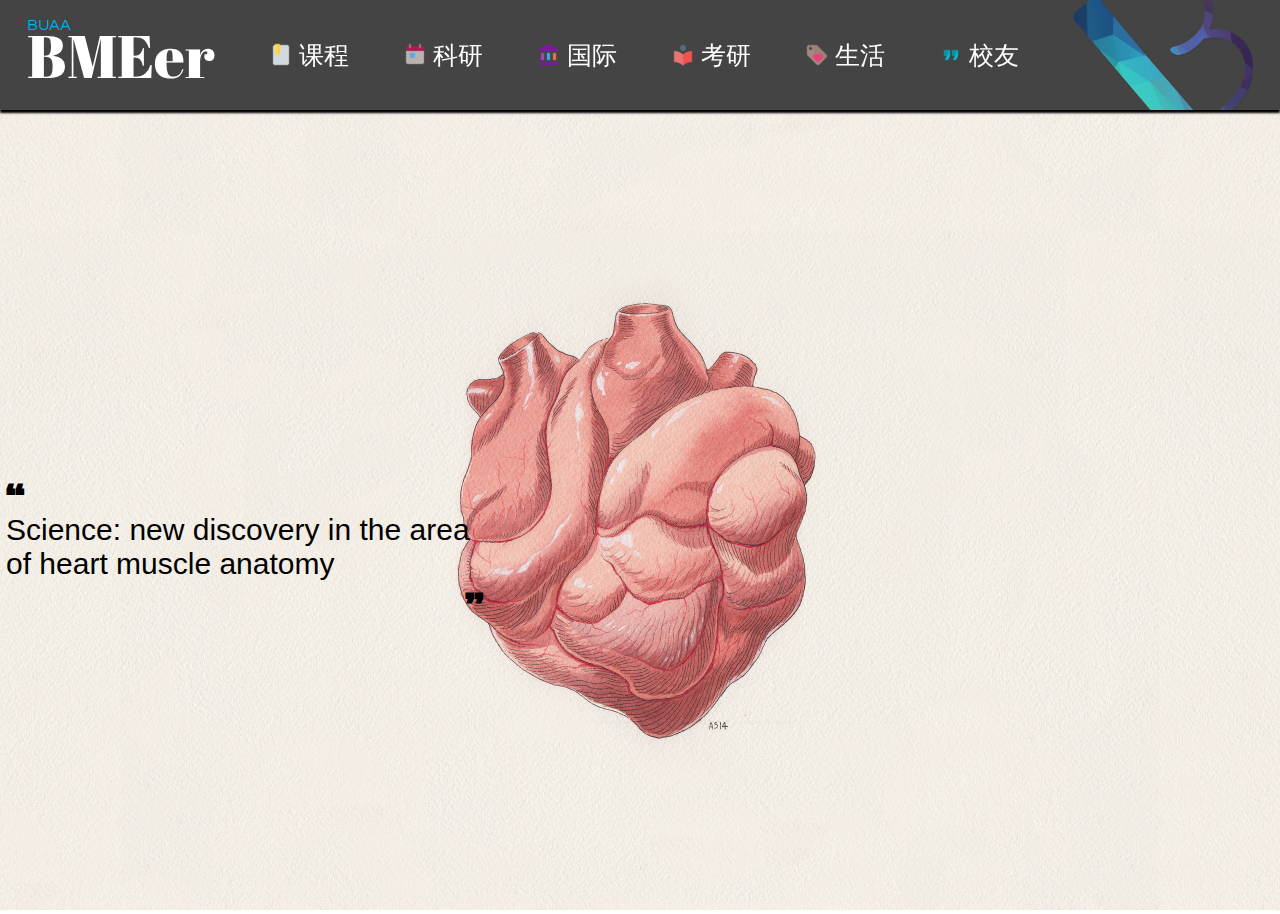
==== Index/index.html @ 2c9648a3 "upload the index demo of Feb 25th" ====
<!DOCTYPE html>
<html>
<head>
	<title>BUAA BMEer</title>
	<meta name="author" content="dragonzonee">
	<meta charset="utf-8">
	<meta name="viewport" content="width=device-width,initial-scale=1">
	<link rel="stylesheet" type="text/css" href="css/style.css">
	<link href="https://fonts.googleapis.com/css?family=Abril+Fatface|Anton|Questrial" rel="stylesheet">
</head>
<body>

<div class="nav-warpper">
	<ul class="nav">
		<div class="title-warpper">
			<p>BUAA</p>
			<h1><a href="index.html">BMEer</a></h1>
		</div>
		<li><a href="" id="courses">课程</a></li>
		<li><a href="" id="science">科研</a></li>
		<li><a href="" id="international">国际</a></li>
		<li><a href="" id="master">考研</a></li>
		<li><a href="" id="life">生活</a></li>
		<li><a href="" id="alumni">校友</a></li>
		<div class="logo-warpper">
			<img src="images/logo-noborder.png">
		</div>
	</ul>
</div>
<div class="volumn-setter"></div>
<header>
	<img class="header-img" src="images/background/bgsource4.jpg">
	<div class="header-img-tinder">
		<p class="quote">“</p>
		<h2>Science: new discovery in the area<br> of  heart muscle anatomy
</h2>
		<p class="quote">&nbsp&nbsp&nbsp&nbsp&nbsp&nbsp&nbsp&nbsp&nbsp&nbsp&nbsp&nbsp&nbsp&nbsp&nbsp&nbsp&nbsp&nbsp&nbsp&nbsp&nbsp&nbsp&nbsp&nbsp&nbsp&nbsp&nbsp&nbsp&nbsp&nbsp&nbsp&nbsp&nbsp&nbsp&nbsp&nbsp&nbsp&nbsp&nbsp&nbsp&nbsp&nbsp&nbsp&nbsp&nbsp&nbsp&nbsp&nbsp&nbsp&nbsp&nbsp”</p>
	</div>
</header>

<div class="warpper"></div>

</body>
</html>
---- Index/css/style.css ----
*{
	box-sizing: border-box;
	margin: 0;
	padding: 0;
	border:0;
}

.nav-warpper{
	height: 110px;
	width: 100%;
	text-align: center;
	position: fixed;
	background: rgba(64,64,64,0.98);
	box-shadow: 0 3px 2px #000;
}

.nav-warpper .title-warpper{
	text-align: left;
	position: relative;
}

.nav-warpper .title-warpper p{
	font-family: 'Questrial', sans-serif;
	line-height: 20px;
	position: absolute;
	color: rgb(0,176,240);
}

.nav-warpper .title-warpper h1 a{
	text-decoration: none;
	font-family: 'Abril Fatface', cursive;
	font-weight: normal;
	font-size: 60px;
	color: white;
}

.nav-warpper .title-warpper h1 a:hover,.nav-warpper .nav li a:hover{
	color: rgb(0,176,240);
}

.nav-warpper .nav{
	width: 100%;
	height: 100%;
	list-style-type: none;
	margin: 0 auto;
	overflow: hidden;
	display: flex;
	flex-direction: row;
	flex-wrap: nowrap;
	justify-content: space-around;
	align-items: center;
}

.nav-warpper .nav li a{
	padding-left: 30px;
	color: white;
	text-decoration: none;
	font-size: 25px;
	font-family:"Microsoft YaHei",微软雅黑,"MicrosoftJhengHei",华文细黑,STHeiti,MingLiu;
}

.nav-warpper .nav #courses{
	background: url(../images/icon/courses_24px.png) no-repeat left;
}

.nav-warpper .nav #science{
	background: url(../images/icon/science_24px.png) no-repeat left;
}

.nav-warpper .nav #international{
	background: url(../images/icon/international_24px.png) no-repeat left;
}

.nav-warpper .nav #master{
	background: url(../images/icon/master_24px.png) no-repeat left;
}

.nav-warpper .nav #life{
	background: url(../images/icon/life_24px.png) no-repeat left;
}

.nav-warpper .nav #alumni{
	background: url(../images/icon/alumni_24px.png) no-repeat left;
}

.nav-warpper .logo-warpper img{
	width: 180px;
	height: 180px;
}



.volumn-setter{
	height: 110px;
	width: 100%;
}

header{
	overflow: hidden;
	width: 100%;
	height: 100%;
	margin: 0 auto;
	position: relative;
	z-index: -2;
}

header .header-img{
	width: 100%;
	height: auto;
}

header .header-img-tinder{
	height: 150px;
	width: 500px;
	position: absolute;
	left: 20%;
	top: 45%;
	margin-left: -250px;
	display: flex;
	flex-flow: column nowrap;
	justify-content: space-around;
}

header .header-img-tinder .quote{
	font-weight: bold;
	font-family: 'Anton', sans-serif;
	font-size: 40px;
	height: 40px;
	
} 

header .header-img-tinder h2{
	font-weight: normal;
	font-size: 30px;
	font-family: sans-serif;
}
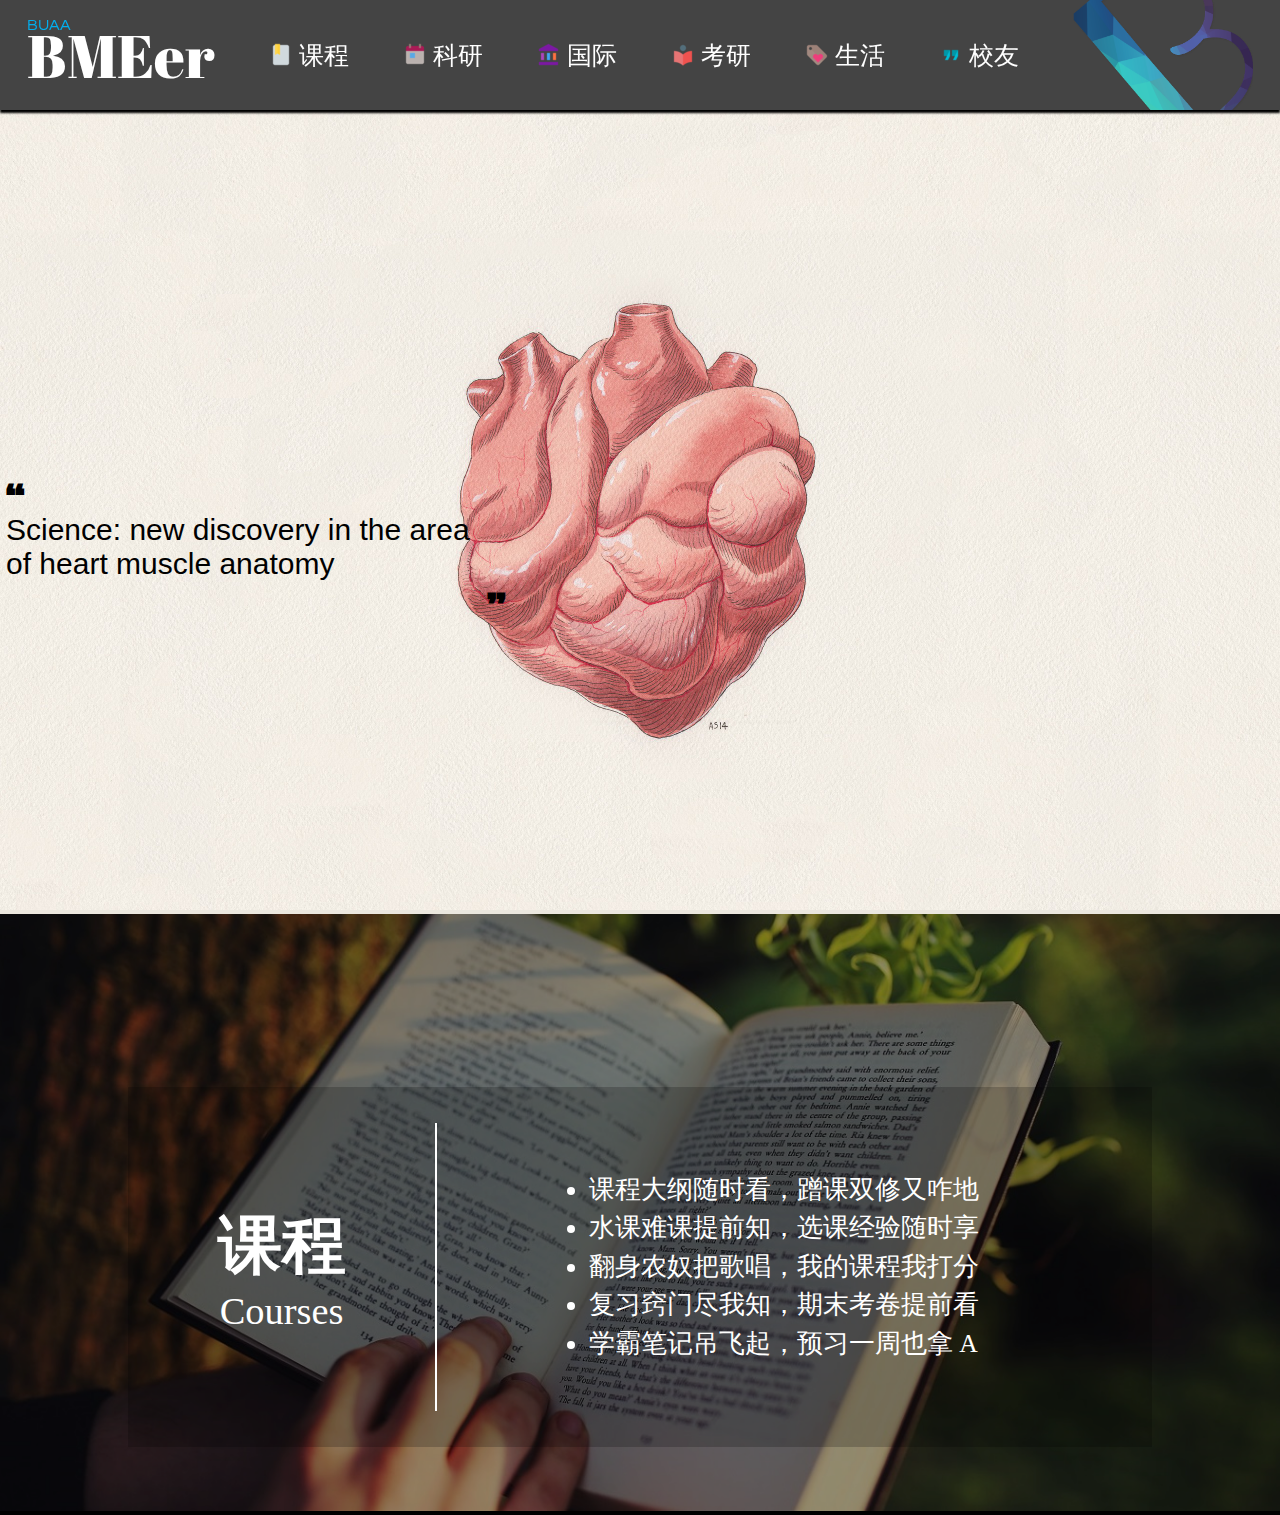
==== commit ab31809b: "upload index.html with course section" ====
--- a/Index/index.html
+++ b/Index/index.html
@@ -34,11 +34,29 @@
 		<p class="quote">“</p>
 		<h2>Science: new discovery in the area<br> of  heart muscle anatomy
 </h2>
-		<p class="quote">&nbsp&nbsp&nbsp&nbsp&nbsp&nbsp&nbsp&nbsp&nbsp&nbsp&nbsp&nbsp&nbsp&nbsp&nbsp&nbsp&nbsp&nbsp&nbsp&nbsp&nbsp&nbsp&nbsp&nbsp&nbsp&nbsp&nbsp&nbsp&nbsp&nbsp&nbsp&nbsp&nbsp&nbsp&nbsp&nbsp&nbsp&nbsp&nbsp&nbsp&nbsp&nbsp&nbsp&nbsp&nbsp&nbsp&nbsp&nbsp&nbsp&nbsp&nbsp”</p>
+		<p class="quote quote-r">”</p>
 	</div>
 </header>
 
-<div class="warpper"></div>
+<div class="course-warpper">
+	<img src="images/background/book-1348-629.jpg">
+	<div class="tinder-warpper">
+		<div class="title-warpper">
+			<h3>课程</h3>
+			<p>Courses</p>
+		</div>
+		<div class="line"></div>
+		<div class="content-warpper">
+			<ul>
+				<li>课程大纲随时看，蹭课双修又咋地</li>
+				<li>水课难课提前知，选课经验随时享</li>
+				<li>翻身农奴把歌唱，我的课程我打分</li>
+				<li>复习窍门尽我知，期末考卷提前看</li>
+				<li>学霸笔记吊飞起，预习一周也拿 A</li>
+			</ul>
+		</div>
+	</div>
+</div>
 
 </body>
 </html>--- a/Index/css/style.css
+++ b/Index/css/style.css
@@ -32,6 +32,7 @@
 	font-weight: normal;
 	font-size: 60px;
 	color: white;
+	display: block;
 }
 
 .nav-warpper .title-warpper h1 a:hover,.nav-warpper .nav li a:hover{
@@ -102,6 +103,7 @@
 	margin: 0 auto;
 	position: relative;
 	z-index: -2;
+	background-color: #EBE7DE;
 }
 
 header .header-img{
@@ -129,8 +131,78 @@
 	
 } 
 
+header .header-img-tinder .quote-r{
+	text-align: right;
+}
+
 header .header-img-tinder h2{
 	font-weight: normal;
 	font-size: 30px;
 	font-family: sans-serif;
+}
+
+.course-warpper{
+	width: 100%;
+	height: auto;
+	overflow: hidden;
+	position: relative;
+	z-index: -1;
+	background-color: #000;
+}
+
+
+.course-warpper img{
+	width: 100%;
+	height: auto;
+	opacity: 0.6;
+	position: relative;
+}
+
+.course-warpper .tinder-warpper{
+	width: 80%;
+	height: 60%;
+	background-color: rgba(0,0,0,0.2);
+	position: absolute;
+	top: 50%;
+	margin-top: -10%;
+	left: 10%;
+	display: flex;
+	align-items: center;
+}
+
+.course-warpper .tinder-warpper .title-warpper{
+	text-align: center;
+	width: 20%;
+	position: absolute;
+	left: 5%;
+}
+
+.course-warpper .tinder-warpper .title-warpper h3{
+	font-size: 5vw;
+	color: white;
+}
+
+.course-warpper .tinder-warpper .title-warpper p{
+	font-size: 3vw;
+	color: white;
+}
+
+.course-warpper .tinder-warpper .line{
+	width: 2px;
+	height: 80%;
+	background-color: white;
+	position: absolute;
+	left: 30%;
+}
+
+.course-warpper .tinder-warpper .content-warpper{
+	position: absolute;
+	left: 45%;
+}
+
+.course-warpper .tinder-warpper .content-warpper li{
+	line-height: 3vw;
+	font-size: 2vw;
+	color: white;
+	width: 50vw;
 }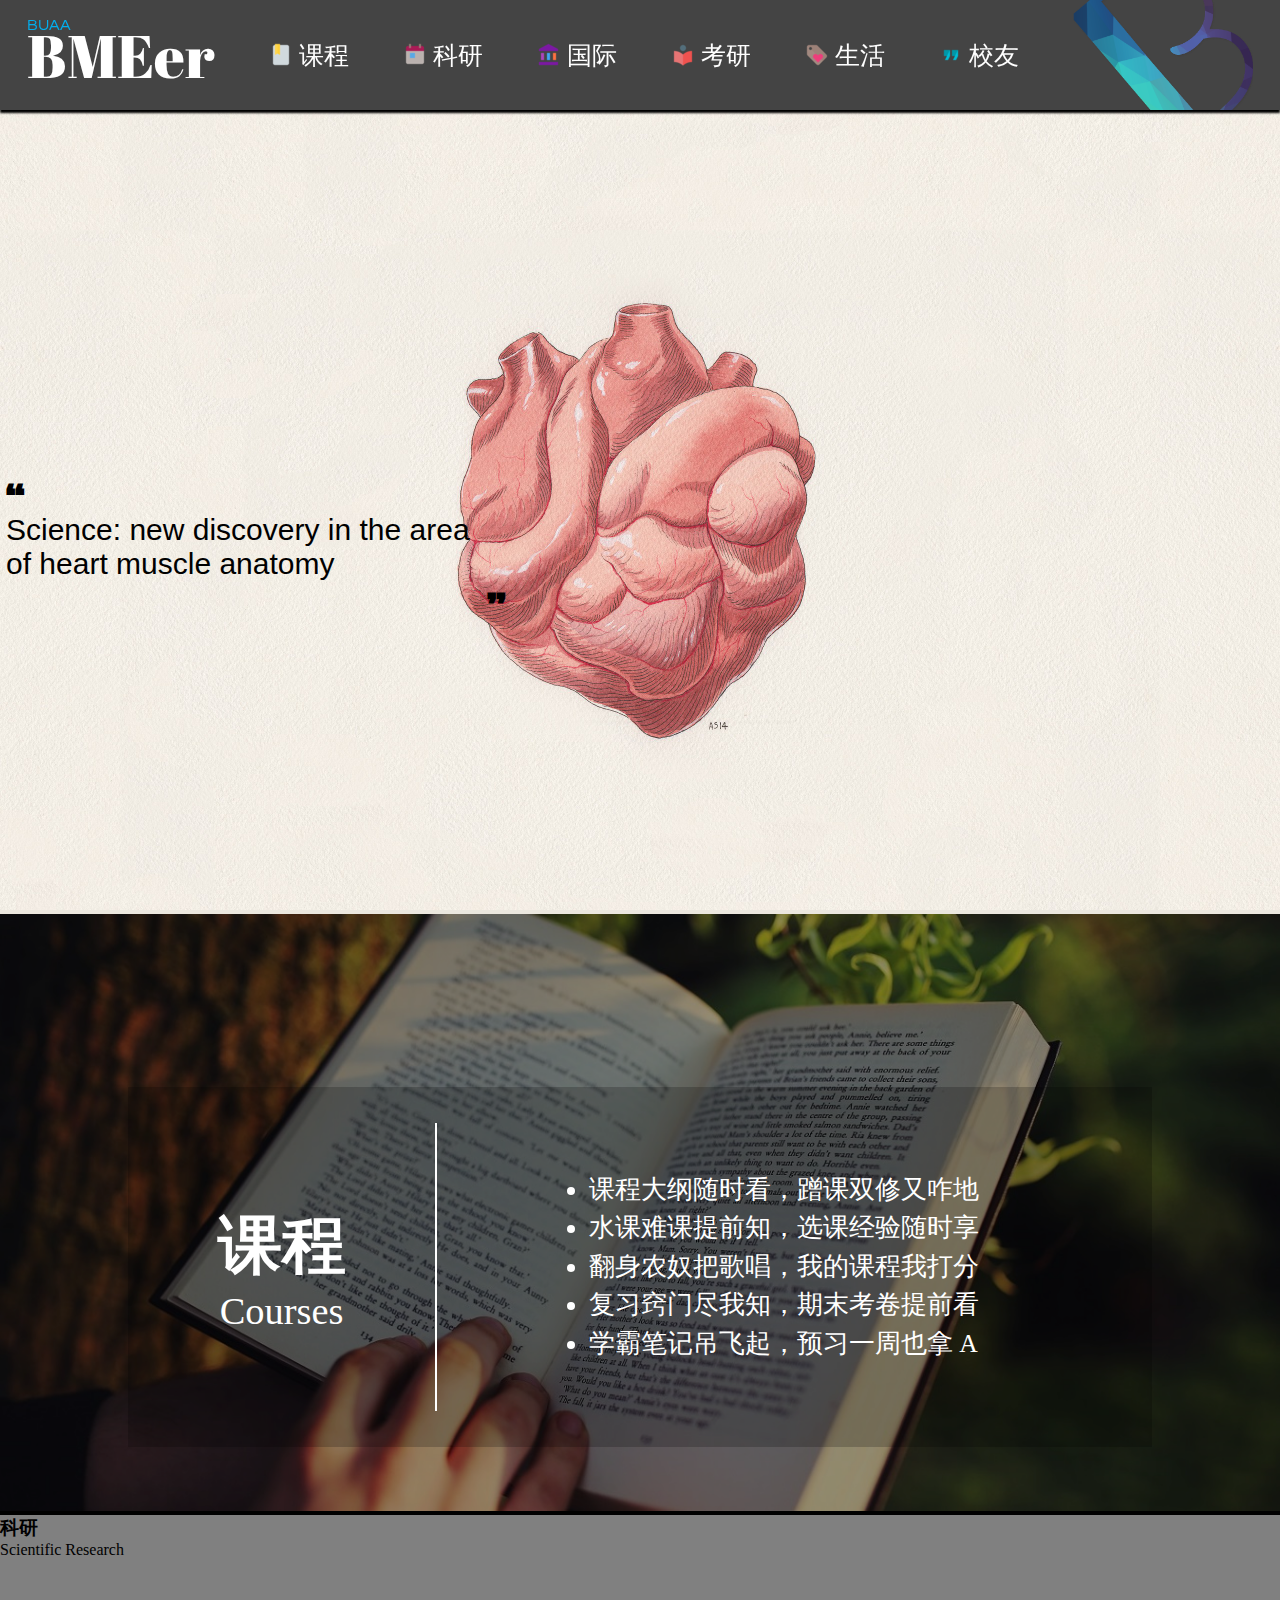
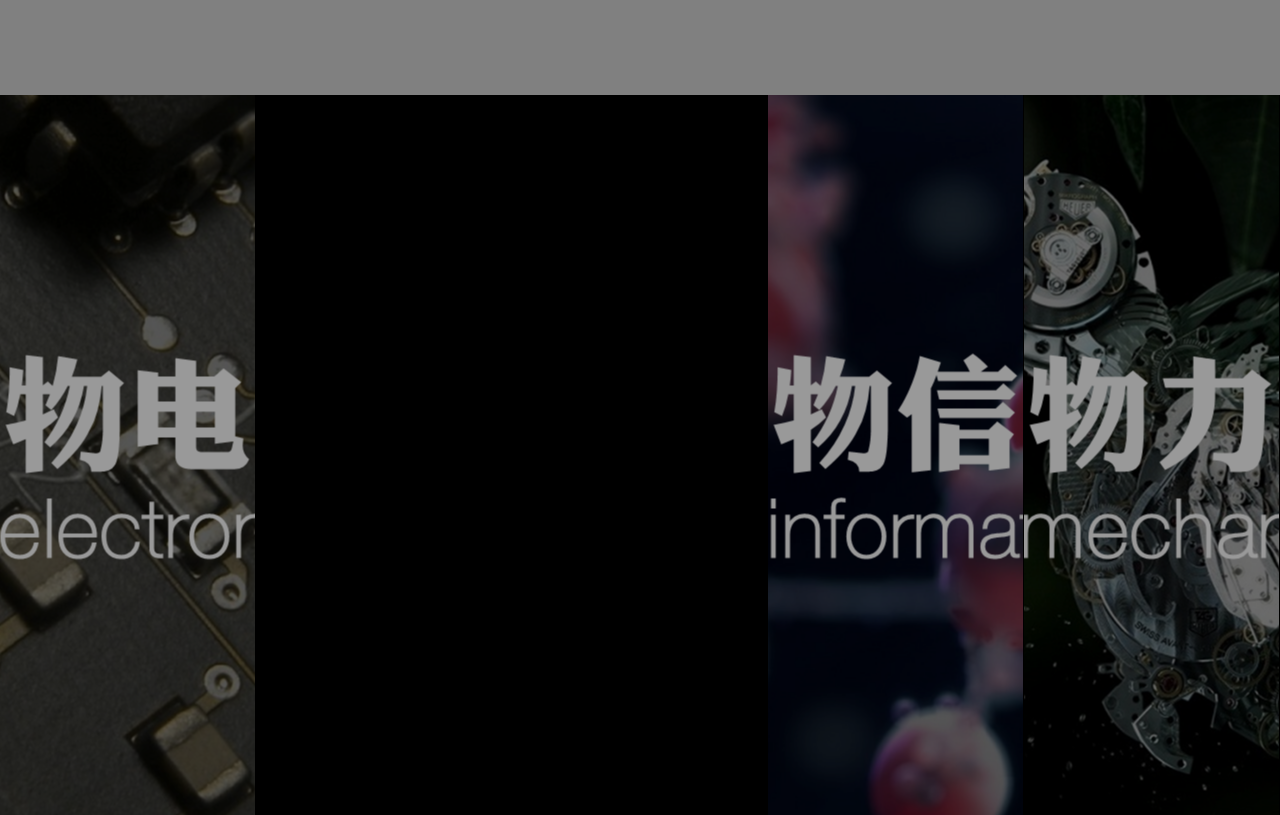
==== commit 632506e1: "upload index.html with the scientific research section" ====
--- a/Index/index.html
+++ b/Index/index.html
@@ -58,5 +58,19 @@
 	</div>
 </div>
 
+<div class="research-warpper">
+	<div class="tinder-warpper">
+		<h3>科研</h3>
+		<p>Scientific Research</p>
+	</div>
+	<div class="img-window-warpper">
+		<div class="img-window electronic"></div>
+		<div class="img-window material"></div>
+		<div class="img-window cell"></div>
+		<div class="img-window informatics"></div>
+		<div class="img-window mechanics"></div>
+	</div>
+</div>
+
 </body>
 </html>--- a/Index/css/style.css
+++ b/Index/css/style.css
@@ -10,6 +10,7 @@
 	width: 100%;
 	text-align: center;
 	position: fixed;
+	z-index: 2;
 	background: rgba(64,64,64,0.98);
 	box-shadow: 0 3px 2px #000;
 }
@@ -205,4 +206,59 @@
 	font-size: 2vw;
 	color: white;
 	width: 50vw;
+}
+
+
+.research-warpper{
+	width: 100%;
+	height: 100vh;
+	overflow: hidden;
+	position: relative;
+	z-index: 0;
+	background-color: #fff;
+}
+
+.research-warpper .tinder-warpper{
+	height: 20%;
+	background: gray;
+}
+
+
+.research-warpper .img-window-warpper{
+	height: 80%;
+	display: flex;
+	background: #000;
+}
+
+.research-warpper .img-window-warpper .img-window{
+	flex-grow: 1;
+	background-size: cover;
+	transition: flex-grow .3s ease-in-out, opacity .3s ease-in-out;
+	opacity: .6;
+	margin-right: 1px;
+}
+
+.research-warpper .img-window-warpper .img-window.cell{
+	background: url(../images/background/cell-words.png) center center no-repeat;
+}
+
+.research-warpper .img-window-warpper .img-window.electronic{
+	background: url(../images/background/electronic-words.png) center center no-repeat;
+}
+
+.research-warpper .img-window-warpper .img-window.informatics{
+	background: url(../images/background/informatics-words.png) center center no-repeat;
+}
+
+.research-warpper .img-window-warpper .img-window.mechanics{
+	background: url(../images/background/mechanics-words.png) center center no-repeat;
+}
+
+.research-warpper .img-window-warpper .img-window.material{
+	background: url(../images/background/material-words.png) center center no-repeat;
+}
+
+.research-warpper .img-window-warpper .img-window:hover{
+	flex-grow: 20;
+	opacity: 1;
 }